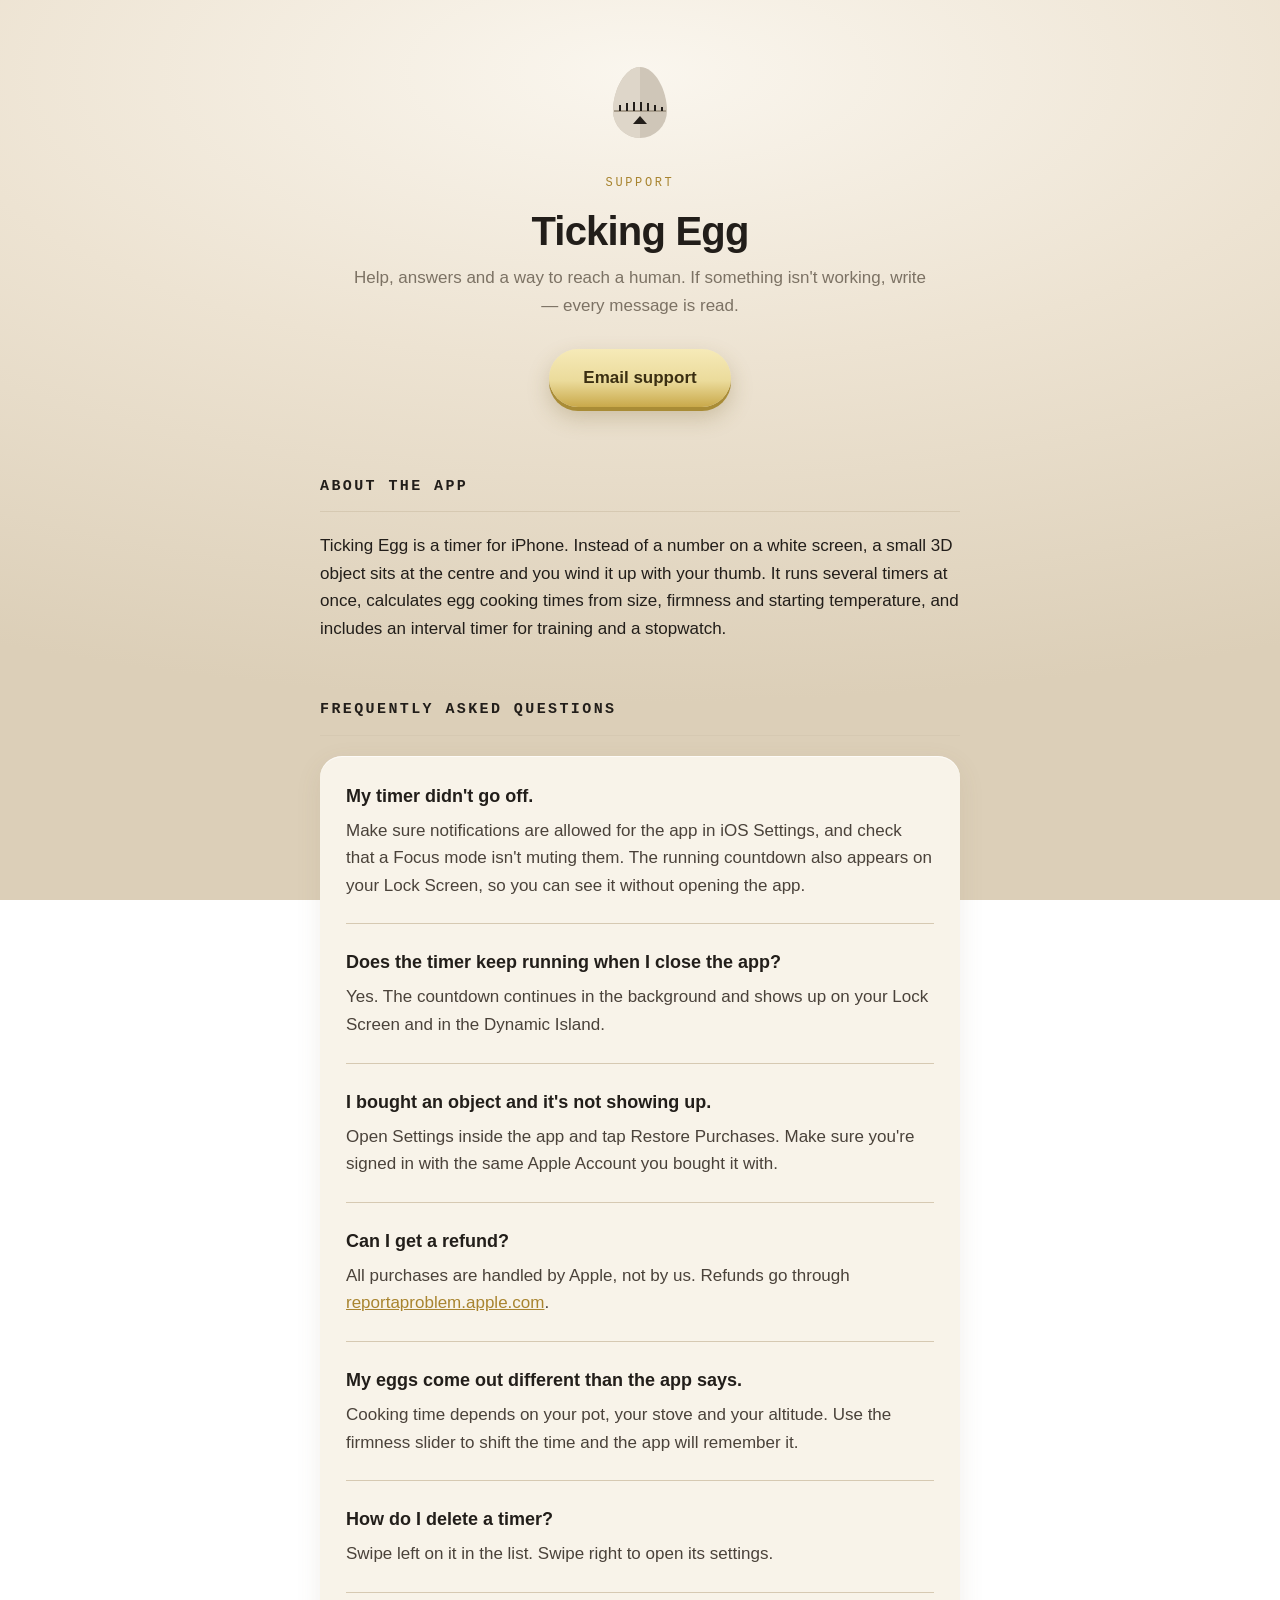
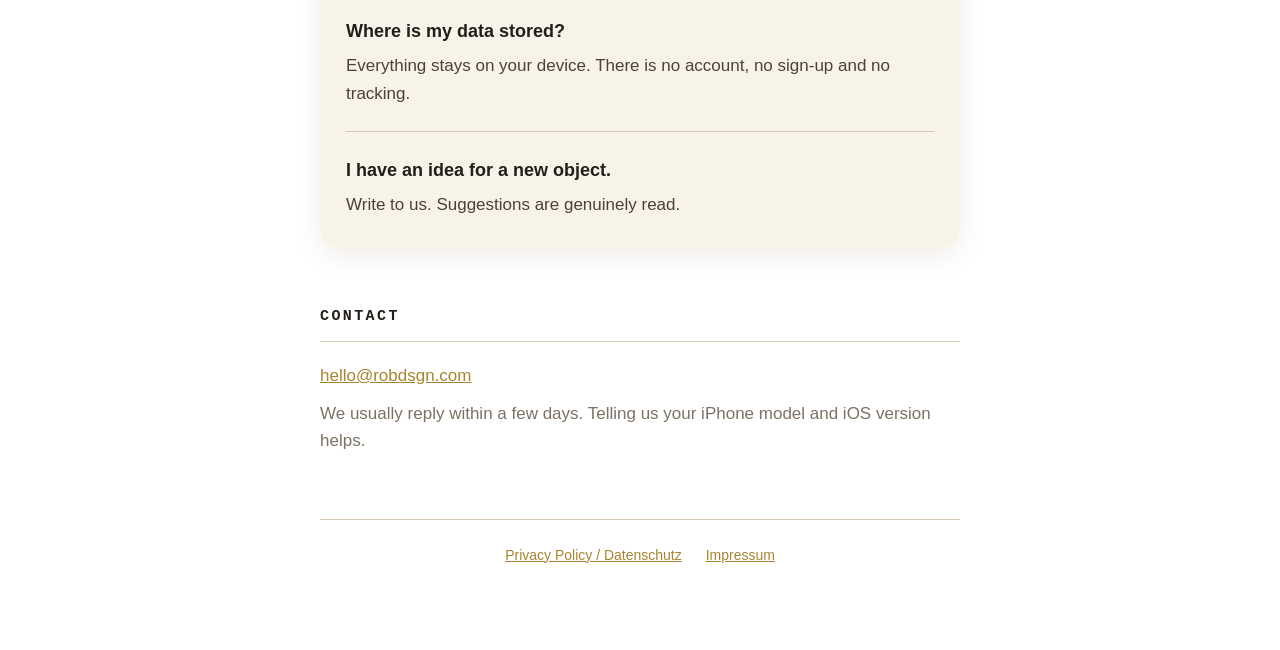
==== index.html @ 2a589fab "Add files via upload" ====
<!DOCTYPE html>
<html lang="en">
<head>
<meta charset="utf-8">
<meta name="viewport" content="width=device-width, initial-scale=1">
<title>Ticking Egg — Support</title>
<meta name="description" content="Help, frequently asked questions and contact for the Ticking Egg timer app for iPhone.">
<style>
  :root{
    --bg:#EDE3D2; --bg-deep:#DCCFB8; --surface:#F8F3E9;
    --ink:#221E1A; --muted:#7C7264; --line:#D6C9B2;
    --gold:#A8842F; --butter:#EBDB9B; --butter-deep:#C9A94A;
  }
  *{box-sizing:border-box}
  html{-webkit-text-size-adjust:100%}
  body{
    margin:0; padding:0 22px 84px;
    background:
      radial-gradient(120% 70% at 50% 8%, #FAF6EE 0%, var(--bg) 46%, var(--bg-deep) 100%)
      fixed;
    color:var(--ink);
    font-family:-apple-system,BlinkMacSystemFont,"Segoe UI",Roboto,Helvetica,Arial,sans-serif;
    font-size:17px; line-height:1.62;
  }
  .wrap{max-width:640px; margin:0 auto}
  .label{
    font-family:ui-monospace,SFMono-Regular,Menlo,Consolas,monospace;
    font-size:12px; letter-spacing:.22em; text-transform:uppercase;
    color:var(--gold); margin:0;
  }
  header{padding:64px 0 8px; text-align:center}
  .mark{display:block; margin:0 auto 26px}
  h1{font-size:40px; line-height:1.12; letter-spacing:-.02em; margin:16px 0 10px; font-weight:800}
  .lede{color:var(--muted); margin:0 auto; max-width:34em}
  .cta{
    display:inline-block; margin:30px 0 4px; padding:15px 34px;
    background:linear-gradient(180deg,#F6EAB8 0%,var(--butter) 55%,var(--butter-deep) 100%);
    color:#3B2F12; text-decoration:none; font-weight:700; font-size:17px;
    border-radius:999px; box-shadow:0 4px 0 #A98C36, 0 10px 22px rgba(120,96,40,.28);
  }
  .cta:active{transform:translateY(2px); box-shadow:0 2px 0 #A98C36, 0 6px 14px rgba(120,96,40,.28)}
  a{color:var(--gold)}
  a:focus-visible,.cta:focus-visible{outline:3px solid #7C6520; outline-offset:3px}
  section{margin-top:56px}
  h2{font-size:15px; font-weight:700; letter-spacing:.16em; text-transform:uppercase;
     font-family:ui-monospace,SFMono-Regular,Menlo,Consolas,monospace;
     color:var(--ink); margin:0 0 20px; padding-bottom:12px; border-bottom:1px solid var(--line)}
  .card{background:var(--surface); border-radius:22px; padding:26px 26px 6px;
        box-shadow:0 1px 0 rgba(255,255,255,.7) inset, 0 8px 26px rgba(120,100,70,.10)}
  .qa{padding:0 0 24px; border-bottom:1px solid var(--line)}
  .qa:last-child{border-bottom:0}
  .qa + .qa{padding-top:24px}
  .qa h3{font-size:18px; margin:0 0 6px; font-weight:700}
  .qa p{margin:0; color:#4A423A}
  .contact p{margin:0 0 10px}
  footer{margin-top:64px; padding-top:24px; border-top:1px solid var(--line);
         text-align:center; color:var(--muted); font-size:14px}
  footer a{margin:0 10px; white-space:nowrap}
  @media (max-width:420px){ h1{font-size:32px} body{font-size:16px} .card{padding:22px 20px 4px} }
</style>
</head>
<body>
<div class="wrap">

  <header>
    <svg class="mark" width="66" height="84" viewBox="0 0 66 84" aria-hidden="true">
      <path d="M33 3C18 3 6 26 6 47a27 27 0 0 0 54 0C60 26 48 3 33 3Z" fill="#CFC6B8"/>
      <path d="M33 3C18 3 6 26 6 47a27 27 0 0 0 27 27V3Z" fill="#DED6C9"/>
      <path d="M7 47h52" stroke="#A79C8B" stroke-width="2"/>
      <g stroke="#221E1A" stroke-width="2">
        <path d="M13 41v6M20 39v8M27 38v9M34 38v9M41 39v8M48 41v6M55 43v4"/>
      </g>
      <path d="M33 52l7 8H26l7-8Z" fill="#221E1A"/>
    </svg>
    <p class="label">Support</p>
    <h1>Ticking Egg</h1>
    <p class="lede">Help, answers and a way to reach a human. If something isn't working, write — every message is read.</p>
    <a class="cta" href="mailto:hello@robdsgn.com?subject=Ticking%20Egg%20Support">Email support</a>
  </header>

  <section>
    <h2>About the app</h2>
    <p>Ticking Egg is a timer for iPhone. Instead of a number on a white screen, a small 3D object sits at the centre and you wind it up with your thumb. It runs several timers at once, calculates egg cooking times from size, firmness and starting temperature, and includes an interval timer for training and a stopwatch.</p>
  </section>

  <section>
    <h2>Frequently asked questions</h2>
    <div class="card">

      <div class="qa">
        <h3>My timer didn't go off.</h3>
        <p>Make sure notifications are allowed for the app in iOS Settings, and check that a Focus mode isn't muting them. The running countdown also appears on your Lock Screen, so you can see it without opening the app.</p>
      </div>

      <div class="qa">
        <h3>Does the timer keep running when I close the app?</h3>
        <p>Yes. The countdown continues in the background and shows up on your Lock Screen and in the Dynamic Island.</p>
      </div>

      <div class="qa">
        <h3>I bought an object and it's not showing up.</h3>
        <p>Open Settings inside the app and tap Restore Purchases. Make sure you're signed in with the same Apple Account you bought it with.</p>
      </div>

      <div class="qa">
        <h3>Can I get a refund?</h3>
        <p>All purchases are handled by Apple, not by us. Refunds go through <a href="https://reportaproblem.apple.com">reportaproblem.apple.com</a>.</p>
      </div>

      <div class="qa">
        <h3>My eggs come out different than the app says.</h3>
        <p>Cooking time depends on your pot, your stove and your altitude. Use the firmness slider to shift the time and the app will remember it.</p>
      </div>

      <div class="qa">
        <h3>How do I delete a timer?</h3>
        <p>Swipe left on it in the list. Swipe right to open its settings.</p>
      </div>

      <div class="qa">
        <h3>Where is my data stored?</h3>
        <p>Everything stays on your device. There is no account, no sign-up and no tracking.</p>
      </div>

      <div class="qa">
        <h3>I have an idea for a new object.</h3>
        <p>Write to us. Suggestions are genuinely read.</p>
      </div>

    </div>
  </section>

  <section class="contact">
    <h2>Contact</h2>
    <p><a href="mailto:hello@robdsgn.com?subject=Ticking%20Egg%20Support">hello@robdsgn.com</a></p>
    <p style="color:var(--muted)">We usually reply within a few days. Telling us your iPhone model and iOS version helps.</p>
  </section>

  <footer>
    <a href="datenschutz.html">Privacy Policy / Datenschutz</a>
    <a href="impressum.html">Impressum</a>
  </footer>

</div>
</body>
</html>
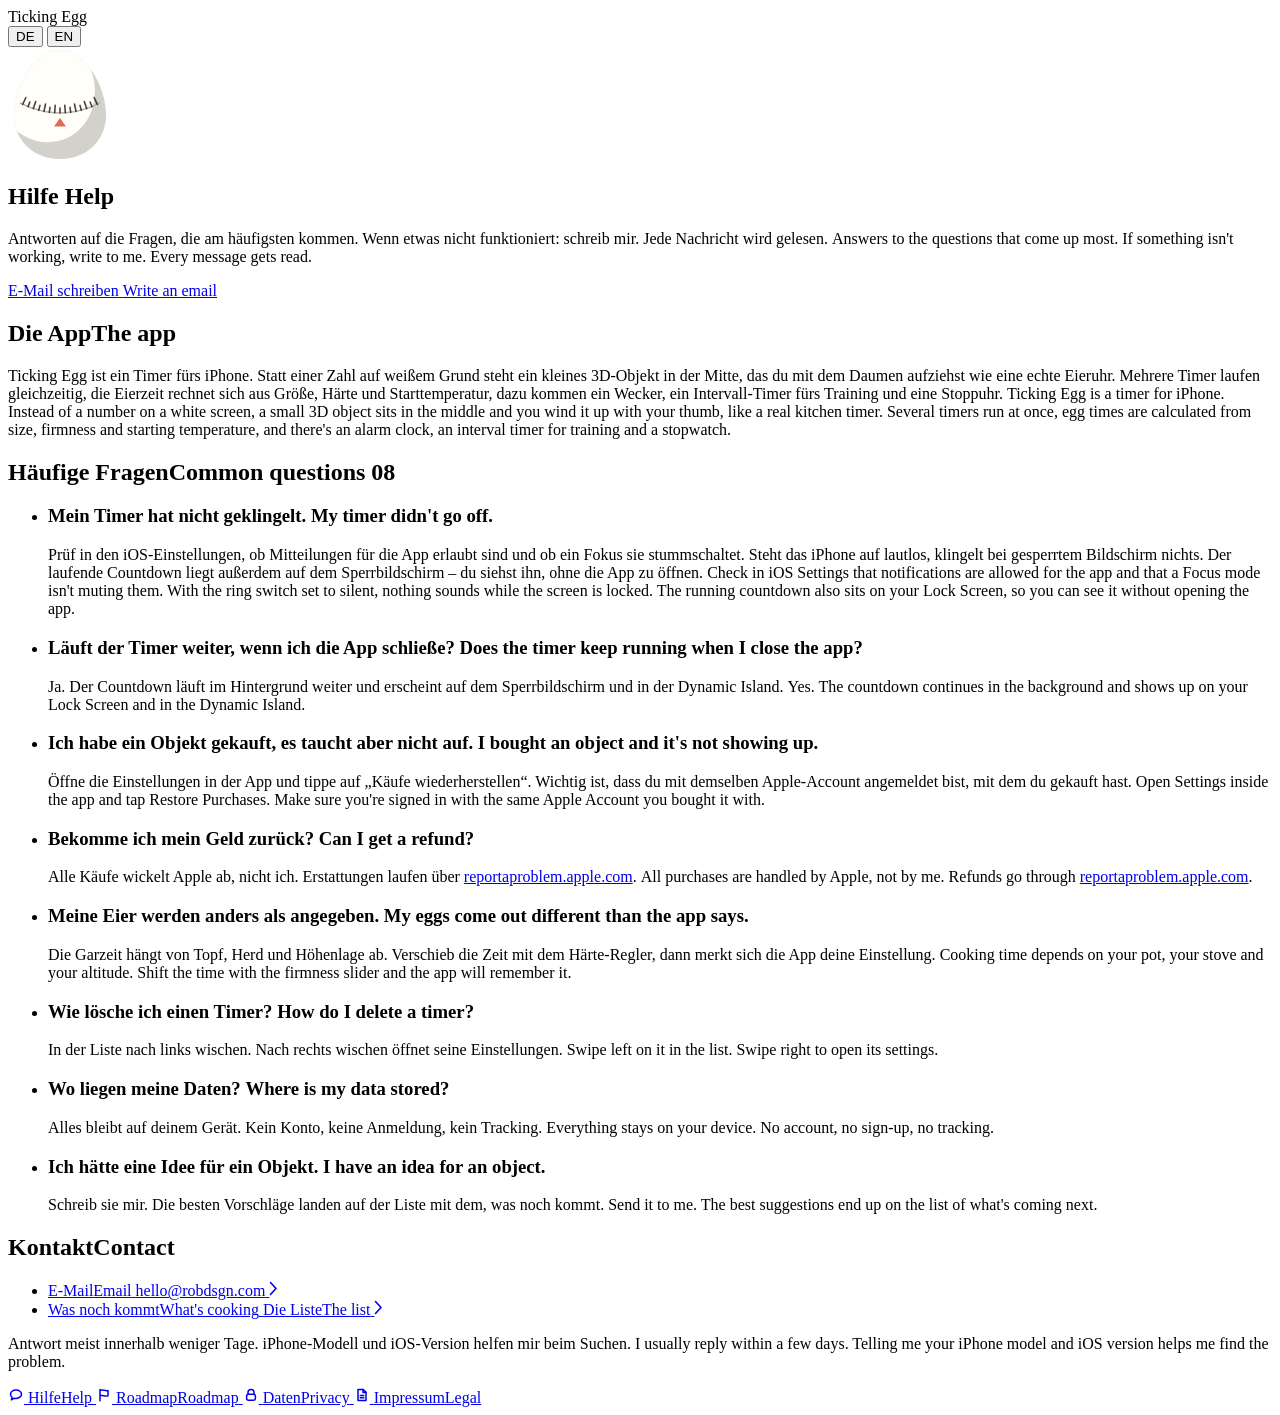
==== commit 135612f1: "Update index.html" ====
--- a/index.html
+++ b/index.html
@@ -1,146 +1,227 @@
-<!DOCTYPE html>
-<html lang="en">
+<!doctype html>
+<html lang="de" data-lang="de">
 <head>
 <meta charset="utf-8">
-<meta name="viewport" content="width=device-width, initial-scale=1">
-<title>Ticking Egg — Support</title>
-<meta name="description" content="Help, frequently asked questions and contact for the Ticking Egg timer app for iPhone.">
-<style>
-  :root{
-    --bg:#EDE3D2; --bg-deep:#DCCFB8; --surface:#F8F3E9;
-    --ink:#221E1A; --muted:#7C7264; --line:#D6C9B2;
-    --gold:#A8842F; --butter:#EBDB9B; --butter-deep:#C9A94A;
-  }
-  *{box-sizing:border-box}
-  html{-webkit-text-size-adjust:100%}
-  body{
-    margin:0; padding:0 22px 84px;
-    background:
-      radial-gradient(120% 70% at 50% 8%, #FAF6EE 0%, var(--bg) 46%, var(--bg-deep) 100%)
-      fixed;
-    color:var(--ink);
-    font-family:-apple-system,BlinkMacSystemFont,"Segoe UI",Roboto,Helvetica,Arial,sans-serif;
-    font-size:17px; line-height:1.62;
-  }
-  .wrap{max-width:640px; margin:0 auto}
-  .label{
-    font-family:ui-monospace,SFMono-Regular,Menlo,Consolas,monospace;
-    font-size:12px; letter-spacing:.22em; text-transform:uppercase;
-    color:var(--gold); margin:0;
-  }
-  header{padding:64px 0 8px; text-align:center}
-  .mark{display:block; margin:0 auto 26px}
-  h1{font-size:40px; line-height:1.12; letter-spacing:-.02em; margin:16px 0 10px; font-weight:800}
-  .lede{color:var(--muted); margin:0 auto; max-width:34em}
-  .cta{
-    display:inline-block; margin:30px 0 4px; padding:15px 34px;
-    background:linear-gradient(180deg,#F6EAB8 0%,var(--butter) 55%,var(--butter-deep) 100%);
-    color:#3B2F12; text-decoration:none; font-weight:700; font-size:17px;
-    border-radius:999px; box-shadow:0 4px 0 #A98C36, 0 10px 22px rgba(120,96,40,.28);
-  }
-  .cta:active{transform:translateY(2px); box-shadow:0 2px 0 #A98C36, 0 6px 14px rgba(120,96,40,.28)}
-  a{color:var(--gold)}
-  a:focus-visible,.cta:focus-visible{outline:3px solid #7C6520; outline-offset:3px}
-  section{margin-top:56px}
-  h2{font-size:15px; font-weight:700; letter-spacing:.16em; text-transform:uppercase;
-     font-family:ui-monospace,SFMono-Regular,Menlo,Consolas,monospace;
-     color:var(--ink); margin:0 0 20px; padding-bottom:12px; border-bottom:1px solid var(--line)}
-  .card{background:var(--surface); border-radius:22px; padding:26px 26px 6px;
-        box-shadow:0 1px 0 rgba(255,255,255,.7) inset, 0 8px 26px rgba(120,100,70,.10)}
-  .qa{padding:0 0 24px; border-bottom:1px solid var(--line)}
-  .qa:last-child{border-bottom:0}
-  .qa + .qa{padding-top:24px}
-  .qa h3{font-size:18px; margin:0 0 6px; font-weight:700}
-  .qa p{margin:0; color:#4A423A}
-  .contact p{margin:0 0 10px}
-  footer{margin-top:64px; padding-top:24px; border-top:1px solid var(--line);
-         text-align:center; color:var(--muted); font-size:14px}
-  footer a{margin:0 10px; white-space:nowrap}
-  @media (max-width:420px){ h1{font-size:32px} body{font-size:16px} .card{padding:22px 20px 4px} }
-</style>
+<meta name="viewport" content="width=device-width, initial-scale=1, viewport-fit=cover">
+<title>Hilfe · Ticking Egg</title>
+<meta name="description" content="Antworten auf die häufigsten Fragen zur Timer-App Ticking Egg für das iPhone – und der direkte Draht zu mir.">
+<meta name="theme-color" content="#E9DBC4" media="(prefers-color-scheme: light)">
+<meta name="theme-color" content="#161410" media="(prefers-color-scheme: dark)">
+<meta property="og:title" content="Hilfe · Ticking Egg">
+<meta property="og:description" content="Antworten auf die häufigsten Fragen zur Timer-App Ticking Egg für das iPhone.">
+<meta property="og:type" content="website">
+<link rel="stylesheet" href="/assets/app.css">
 </head>
-<body>
+
+<body data-title-de="Hilfe · Ticking Egg"
+      data-title-en="Help · Ticking Egg"
+      data-desc-de="Antworten auf die häufigsten Fragen zur Timer-App Ticking Egg für das iPhone – und der direkte Draht zu mir."
+      data-desc-en="Answers to the most common questions about Ticking Egg, the timer app for iPhone – and a direct line to me.">
+
 <div class="wrap">
 
-  <header>
-    <svg class="mark" width="66" height="84" viewBox="0 0 66 84" aria-hidden="true">
-      <path d="M33 3C18 3 6 26 6 47a27 27 0 0 0 54 0C60 26 48 3 33 3Z" fill="#CFC6B8"/>
-      <path d="M33 3C18 3 6 26 6 47a27 27 0 0 0 27 27V3Z" fill="#DED6C9"/>
-      <path d="M7 47h52" stroke="#A79C8B" stroke-width="2"/>
-      <g stroke="#221E1A" stroke-width="2">
-        <path d="M13 41v6M20 39v8M27 38v9M34 38v9M41 39v8M48 41v6M55 43v4"/>
-      </g>
-      <path d="M33 52l7 8H26l7-8Z" fill="#221E1A"/>
-    </svg>
-    <p class="label">Support</p>
-    <h1>Ticking Egg</h1>
-    <p class="lede">Help, answers and a way to reach a human. If something isn't working, write — every message is read.</p>
-    <a class="cta" href="mailto:hello@robdsgn.com?subject=Ticking%20Egg%20Support">Email support</a>
+  <header class="top">
+    <span class="wordmark">Ticking Egg</span>
+    <div class="lang" role="group" aria-label="Sprache / Language">
+      <button type="button" data-lang-btn="de" aria-pressed="true">DE</button>
+      <button type="button" data-lang-btn="en" aria-pressed="false">EN</button>
+    </div>
   </header>
 
-  <section>
-    <h2>About the app</h2>
-    <p>Ticking Egg is a timer for iPhone. Instead of a number on a white screen, a small 3D object sits at the centre and you wind it up with your thumb. It runs several timers at once, calculates egg cooking times from size, firmness and starting temperature, and includes an interval timer for training and a stopwatch.</p>
-  </section>
-
-  <section>
-    <h2>Frequently asked questions</h2>
-    <div class="card">
-
-      <div class="qa">
-        <h3>My timer didn't go off.</h3>
-        <p>Make sure notifications are allowed for the app in iOS Settings, and check that a Focus mode isn't muting them. The running countdown also appears on your Lock Screen, so you can see it without opening the app.</p>
-      </div>
-
-      <div class="qa">
-        <h3>Does the timer keep running when I close the app?</h3>
-        <p>Yes. The countdown continues in the background and shows up on your Lock Screen and in the Dynamic Island.</p>
-      </div>
-
-      <div class="qa">
-        <h3>I bought an object and it's not showing up.</h3>
-        <p>Open Settings inside the app and tap Restore Purchases. Make sure you're signed in with the same Apple Account you bought it with.</p>
-      </div>
-
-      <div class="qa">
-        <h3>Can I get a refund?</h3>
-        <p>All purchases are handled by Apple, not by us. Refunds go through <a href="https://reportaproblem.apple.com">reportaproblem.apple.com</a>.</p>
-      </div>
-
-      <div class="qa">
-        <h3>My eggs come out different than the app says.</h3>
-        <p>Cooking time depends on your pot, your stove and your altitude. Use the firmness slider to shift the time and the app will remember it.</p>
-      </div>
-
-      <div class="qa">
-        <h3>How do I delete a timer?</h3>
-        <p>Swipe left on it in the list. Swipe right to open its settings.</p>
-      </div>
-
-      <div class="qa">
-        <h3>Where is my data stored?</h3>
-        <p>Everything stays on your device. There is no account, no sign-up and no tracking.</p>
-      </div>
-
-      <div class="qa">
-        <h3>I have an idea for a new object.</h3>
-        <p>Write to us. Suggestions are genuinely read.</p>
-      </div>
-
-    </div>
-  </section>
-
-  <section class="contact">
-    <h2>Contact</h2>
-    <p><a href="mailto:hello@robdsgn.com?subject=Ticking%20Egg%20Support">hello@robdsgn.com</a></p>
-    <p style="color:var(--muted)">We usually reply within a few days. Telling us your iPhone model and iOS version helps.</p>
-  </section>
-
-  <footer>
-    <a href="datenschutz.html">Privacy Policy / Datenschutz</a>
-    <a href="impressum.html">Impressum</a>
-  </footer>
-
+  <main>
+
+    <section class="hero">
+      <svg class="mark mark--wind" width="104" height="112" viewBox="0 0 104 112" aria-hidden="true">
+        <defs><clipPath id="eggClip"><path d="M52 3C27 3 6 39 6 68c0 26 20 44 46 44s46-18 46-44C98 39 77 3 52 3Z"/></clipPath></defs>
+        <g clip-path="url(#eggClip)">
+          <rect width="104" height="112" fill="#D3D1CC"/>
+          <ellipse cx="36" cy="40" rx="50" ry="56" transform="rotate(-22 36 40)" fill="#FFFEF9"/>
+        </g>
+        <path d="M12 56Q52 76 92 56" fill="none" stroke="#B9B5AC" stroke-width="1.4"/>
+        <g stroke="#161410" stroke-width="1.6" stroke-linecap="round" opacity=".8">
+          <path d="M14.7 57.3l3.2 -6.8M20 59.6l1.9 -4.6M25.3 61.6l2.4 -7.1M30.7 63.2l1.3 -4.8M36 64.4l1.5 -7.4M41.3 65.3l.7 -5M46.7 65.8l.5 -7.5M52 66l0 -5M57.3 65.8l-.5 -7.5M62.7 65.3l-.7 -5M68 64.4l-1.5 -7.4M73.3 63.2l-1.3 -4.8M78.7 61.6l-2.4 -7.1M84 59.6l-1.9 -4.6M89.3 57.3l-3.2 -6.8"/>
+        </g>
+        <path d="M52 71l6 8.5H46Z" fill="#E16A54"/>
+      </svg>
+
+      <h1>
+        <span lang="de">Hilfe</span>
+        <span lang="en">Help</span>
+      </h1>
+      <p class="lede">
+        <span lang="de">Antworten auf die Fragen, die am häufigsten kommen. Wenn etwas nicht funktioniert: schreib mir. Jede Nachricht wird gelesen.</span>
+        <span lang="en">Answers to the questions that come up most. If something isn&#39;t working, write to me. Every message gets read.</span>
+      </p>
+      <a class="btn" href="mailto:hello@robdsgn.com?subject=Ticking%20Egg">
+        <span lang="de">E-Mail schreiben</span>
+        <span lang="en">Write an email</span>
+      </a>
+    </section>
+
+    <section class="prose">
+      <h2 class="rule">
+        <span lang="de">Die App</span><span lang="en">The app</span>
+      </h2>
+      <p>
+        <span lang="de">Ticking Egg ist ein Timer fürs iPhone. Statt einer Zahl auf weißem Grund steht ein kleines 3D-Objekt in der Mitte, das du mit dem Daumen aufziehst wie eine echte Eieruhr. Mehrere Timer laufen gleichzeitig, die Eierzeit rechnet sich aus Größe, Härte und Starttemperatur, dazu kommen ein Wecker, ein Intervall-Timer fürs Training und eine Stoppuhr.</span>
+        <span lang="en">Ticking Egg is a timer for iPhone. Instead of a number on a white screen, a small 3D object sits in the middle and you wind it up with your thumb, like a real kitchen timer. Several timers run at once, egg times are calculated from size, firmness and starting temperature, and there&#39;s an alarm clock, an interval timer for training and a stopwatch.</span>
+      </p>
+    </section>
+
+    <section>
+      <h2 class="rule">
+        <span lang="de">Häufige Fragen</span><span lang="en">Common questions</span>
+        <span class="rule__count">08</span>
+      </h2>
+      <ul class="rows">
+
+        <li class="row">
+          <h3>
+            <span lang="de">Mein Timer hat nicht geklingelt.</span>
+            <span lang="en">My timer didn&#39;t go off.</span>
+          </h3>
+          <p>
+            <span lang="de">Prüf in den iOS-Einstellungen, ob Mitteilungen für die App erlaubt sind und ob ein Fokus sie stummschaltet. Steht das iPhone auf lautlos, klingelt bei gesperrtem Bildschirm nichts. Der laufende Countdown liegt außerdem auf dem Sperrbildschirm – du siehst ihn, ohne die App zu öffnen.</span>
+            <span lang="en">Check in iOS Settings that notifications are allowed for the app and that a Focus mode isn&#39;t muting them. With the ring switch set to silent, nothing sounds while the screen is locked. The running countdown also sits on your Lock Screen, so you can see it without opening the app.</span>
+          </p>
+        </li>
+
+        <li class="row">
+          <h3>
+            <span lang="de">Läuft der Timer weiter, wenn ich die App schließe?</span>
+            <span lang="en">Does the timer keep running when I close the app?</span>
+          </h3>
+          <p>
+            <span lang="de">Ja. Der Countdown läuft im Hintergrund weiter und erscheint auf dem Sperrbildschirm und in der Dynamic Island.</span>
+            <span lang="en">Yes. The countdown continues in the background and shows up on your Lock Screen and in the Dynamic Island.</span>
+          </p>
+        </li>
+
+        <li class="row">
+          <h3>
+            <span lang="de">Ich habe ein Objekt gekauft, es taucht aber nicht auf.</span>
+            <span lang="en">I bought an object and it&#39;s not showing up.</span>
+          </h3>
+          <p>
+            <span lang="de">Öffne die Einstellungen in der App und tippe auf „Käufe wiederherstellen“. Wichtig ist, dass du mit demselben Apple-Account angemeldet bist, mit dem du gekauft hast.</span>
+            <span lang="en">Open Settings inside the app and tap Restore Purchases. Make sure you&#39;re signed in with the same Apple Account you bought it with.</span>
+          </p>
+        </li>
+
+        <li class="row">
+          <h3>
+            <span lang="de">Bekomme ich mein Geld zurück?</span>
+            <span lang="en">Can I get a refund?</span>
+          </h3>
+          <p>
+            <span lang="de">Alle Käufe wickelt Apple ab, nicht ich. Erstattungen laufen über <a href="https://reportaproblem.apple.com">reportaproblem.apple.com</a>.</span>
+            <span lang="en">All purchases are handled by Apple, not by me. Refunds go through <a href="https://reportaproblem.apple.com">reportaproblem.apple.com</a>.</span>
+          </p>
+        </li>
+
+        <li class="row">
+          <h3>
+            <span lang="de">Meine Eier werden anders als angegeben.</span>
+            <span lang="en">My eggs come out different than the app says.</span>
+          </h3>
+          <p>
+            <span lang="de">Die Garzeit hängt von Topf, Herd und Höhenlage ab. Verschieb die Zeit mit dem Härte-Regler, dann merkt sich die App deine Einstellung.</span>
+            <span lang="en">Cooking time depends on your pot, your stove and your altitude. Shift the time with the firmness slider and the app will remember it.</span>
+          </p>
+        </li>
+
+        <li class="row">
+          <h3>
+            <span lang="de">Wie lösche ich einen Timer?</span>
+            <span lang="en">How do I delete a timer?</span>
+          </h3>
+          <p>
+            <span lang="de">In der Liste nach links wischen. Nach rechts wischen öffnet seine Einstellungen.</span>
+            <span lang="en">Swipe left on it in the list. Swipe right to open its settings.</span>
+          </p>
+        </li>
+
+        <li class="row">
+          <h3>
+            <span lang="de">Wo liegen meine Daten?</span>
+            <span lang="en">Where is my data stored?</span>
+          </h3>
+          <p>
+            <span lang="de">Alles bleibt auf deinem Gerät. Kein Konto, keine Anmeldung, kein Tracking.</span>
+            <span lang="en">Everything stays on your device. No account, no sign-up, no tracking.</span>
+          </p>
+        </li>
+
+        <li class="row">
+          <h3>
+            <span lang="de">Ich hätte eine Idee für ein Objekt.</span>
+            <span lang="en">I have an idea for an object.</span>
+          </h3>
+          <p>
+            <span lang="de">Schreib sie mir. Die besten Vorschläge landen auf der Liste mit dem, was noch kommt.</span>
+            <span lang="en">Send it to me. The best suggestions end up on the list of what&#39;s coming next.</span>
+          </p>
+        </li>
+
+      </ul>
+    </section>
+
+    <section>
+      <h2 class="rule">
+        <span lang="de">Kontakt</span><span lang="en">Contact</span>
+      </h2>
+      <ul class="rows plain">
+        <li>
+          <a class="linkrow" href="mailto:hello@robdsgn.com?subject=Ticking%20Egg">
+            <span class="linkrow__label">
+              <span lang="de">E-Mail</span><span lang="en">Email</span>
+            </span>
+            <span class="linkrow__value">hello@robdsgn.com</span>
+            <svg width="9" height="15" viewBox="0 0 9 15" fill="none" aria-hidden="true"><path d="M1.5 1.5 7 7.5l-5.5 6" stroke="currentColor" stroke-width="1.6" stroke-linecap="round" stroke-linejoin="round"/></svg>
+          </a>
+        </li>
+        <li>
+          <a class="linkrow" href="/roadmap/">
+            <span class="linkrow__label">
+              <span lang="de">Was noch kommt</span><span lang="en">What&#39;s cooking</span>
+            </span>
+            <span class="linkrow__value">
+              <span lang="de">Die Liste</span><span lang="en">The list</span>
+            </span>
+            <svg width="9" height="15" viewBox="0 0 9 15" fill="none" aria-hidden="true"><path d="M1.5 1.5 7 7.5l-5.5 6" stroke="currentColor" stroke-width="1.6" stroke-linecap="round" stroke-linejoin="round"/></svg>
+          </a>
+        </li>
+      </ul>
+      <p class="note">
+        <span lang="de">Antwort meist innerhalb weniger Tage. iPhone-Modell und iOS-Version helfen mir beim Suchen.</span>
+        <span lang="en">I usually reply within a few days. Telling me your iPhone model and iOS version helps me find the problem.</span>
+      </p>
+    </section>
+
+  </main>
 </div>
+
+<nav class="modebar" aria-label="Ticking Egg">
+  <div class="modebar__inner">
+  <a href="/" aria-current="page">
+    <svg width="16" height="16" viewBox="0 0 16 16" fill="none" stroke="currentColor" stroke-width="1.5" stroke-linecap="round" stroke-linejoin="round" aria-hidden="true"><path d="M2.5 7.2c0-2.3 2.5-4.2 5.5-4.2s5.5 1.9 5.5 4.2S11 11.4 8 11.4c-.6 0-1.2-.1-1.8-.2L3.4 12.9l.7-2.4C3.1 9.7 2.5 8.5 2.5 7.2Z"/></svg>
+    <span lang="de">Hilfe</span><span lang="en">Help</span>
+  </a>
+  <a href="/roadmap/">
+    <svg width="16" height="16" viewBox="0 0 16 16" fill="none" stroke="currentColor" stroke-width="1.5" stroke-linecap="round" stroke-linejoin="round" aria-hidden="true"><path d="M4 13.8V2.6M4 3.4c2.6-1.2 5.4 1 8 0v5.4c-2.6 1.2-5.4-1-8 0Z"/></svg>
+    <span lang="de">Roadmap</span><span lang="en">Roadmap</span>
+  </a>
+  <a href="/datenschutz.html">
+    <svg width="16" height="16" viewBox="0 0 16 16" fill="none" stroke="currentColor" stroke-width="1.5" stroke-linecap="round" stroke-linejoin="round" aria-hidden="true"><path d="M5 7.2V5.5a3 3 0 0 1 6 0v1.7"/><rect x="3.6" y="7.2" width="8.8" height="6" rx="2"/></svg>
+    <span lang="de">Daten</span><span lang="en">Privacy</span>
+  </a>
+  <a href="/impressum.html">
+    <svg width="16" height="16" viewBox="0 0 16 16" fill="none" stroke="currentColor" stroke-width="1.5" stroke-linecap="round" stroke-linejoin="round" aria-hidden="true"><path d="M4 2.4h5l3 3v8.2H4Z"/><path d="M9 2.4v3h3M6.2 8.6h3.6M6.2 10.8h3.6"/></svg>
+    <span lang="de">Impressum</span><span lang="en">Legal</span>
+  </a>
+  </div>
+</nav>
+
+<script src="/assets/app.js"></script>
 </body>
 </html>
